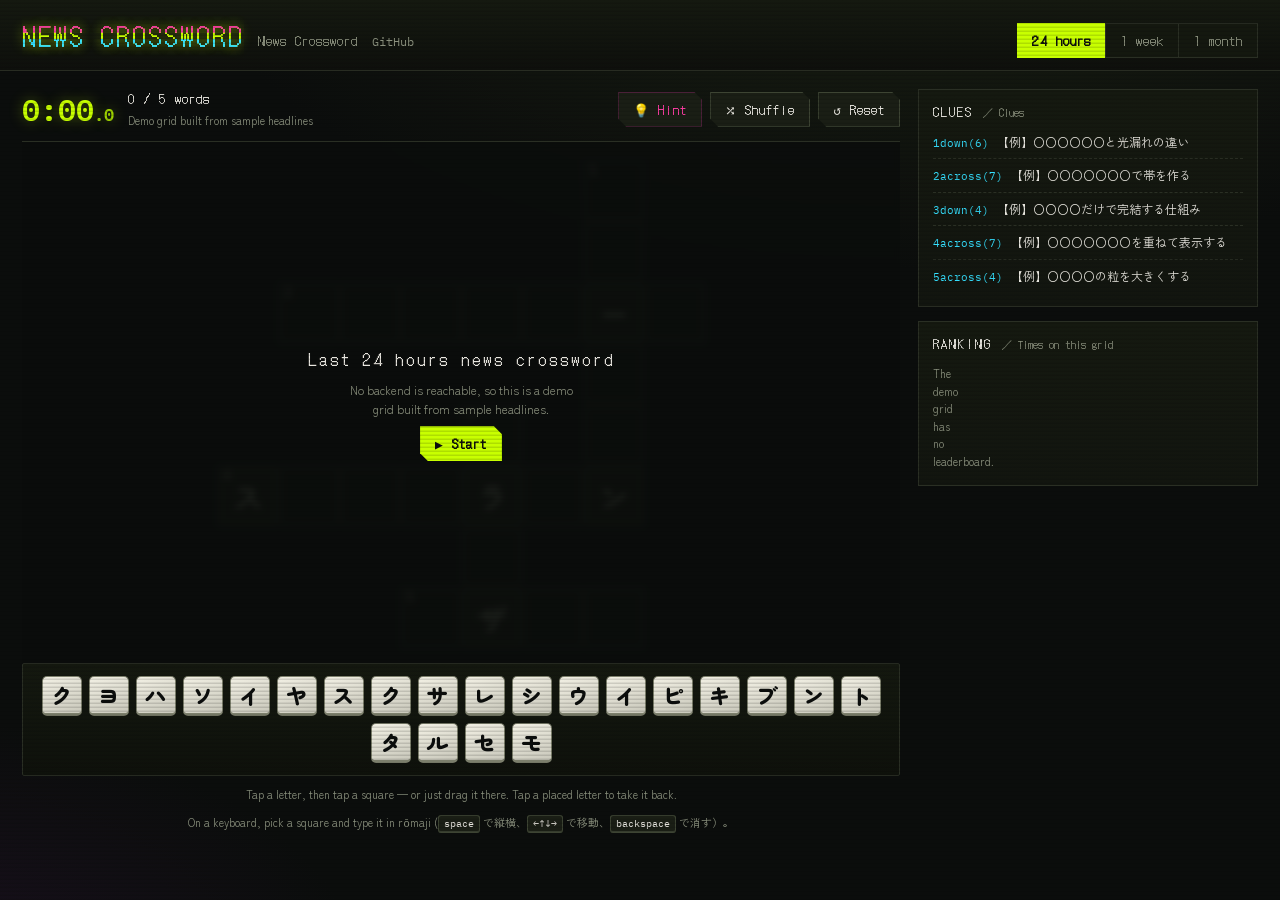
==== public/index.html @ 0c17e2e7 "feat: 時事クロスワードを単体で動くWorkerとして切り出す image_effector（NOIZ LAB）の一機能として作った時事クロスワードを、 Cloudflare Workers + " ====
<!doctype html>
<html lang="ja">
<head>
<meta charset="utf-8" />
<meta name="viewport" content="width=device-width, initial-scale=1" />
<title>時事クロスワード</title>
<meta name="description" content="直近24時間・1週間・1か月のニュースから自動生成されるクロスワード。文字タイルを置いて1分で解く。正解した語は根拠の記事と話題量まで見られます。" />
<meta property="og:title" content="時事クロスワード" />
<meta property="og:description" content="ニュースから自動生成されるクロスワードを、タイムを競って解く。正解した語は根拠の記事TOP3と話題量チャート付き。" />
<meta property="og:type" content="website" />
<meta property="og:site_name" content="時事クロスワード" />
<meta property="og:url" content="/" />
<meta property="og:image" content="/icon-512.png" />
<meta name="twitter:card" content="summary" />
<meta name="theme-color" content="#0b0d0c" />
<link rel="icon" href="data:image/svg+xml,<svg xmlns='http://www.w3.org/2000/svg' width='32' height='32' viewBox='0 0 32 32'><rect width='32' height='32' fill='%230b0d0c'/><rect x='4' y='4' width='11' height='11' fill='%23c8ff00'/><rect x='17' y='4' width='11' height='11' fill='%2335e0ff'/><rect x='4' y='17' width='11' height='11' fill='%23ff3ea5'/><rect x='17' y='17' width='11' height='11' fill='%23e8e6df'/></svg>" />
<link rel="apple-touch-icon" href="./icon-192.png" />
<link rel="preconnect" href="https://fonts.googleapis.com" />
<link rel="preconnect" href="https://fonts.gstatic.com" crossorigin />
<link href="https://fonts.googleapis.com/css2?family=DotGothic16&family=IBM+Plex+Mono:wght@400;600&family=Zen+Kaku+Gothic+New:wght@400;500;900&family=Zen+Maru+Gothic:wght@700;900&display=swap" rel="stylesheet" />
<link rel="stylesheet" href="./style.css" />
<link rel="stylesheet" href="./crossword.css" />
</head>
<body class="cw-body">
<div class="crt-overlay" aria-hidden="true"></div>

<header class="topbar">
  <a class="logo" href="./" data-text="NEWS CROSSWORD">NEWS CROSSWORD</a>
  <span class="logo-sub">時事クロスワード</span>
  <nav class="topbar-links">
    <a href="https://github.com/Pregum/news-crossword" target="_blank" rel="noopener">GitHub</a>
  </nav>
  <div class="topbar-actions">
    <div class="range-tabs" id="cw-ranges" role="tablist" aria-label="出題の期間">
      <button class="range-tab is-on" role="tab" data-range="1d" aria-selected="true">24時間</button>
      <button class="range-tab" role="tab" data-range="1w" aria-selected="false">1週間</button>
      <button class="range-tab" role="tab" data-range="1m" aria-selected="false">1か月</button>
    </div>
  </div>
</header>

<main class="cw-main">
  <section class="cw-play">
    <div class="cw-hud">
      <div class="cw-timer" id="cw-timer" role="timer" aria-label="経過タイム">0:00<small>.0</small></div>
      <div class="cw-meta">
        <span class="cw-progress" id="cw-progress">0 / 0 語</span>
        <span class="cw-corpus" id="cw-corpus"></span>
      </div>
      <div class="cw-tools">
        <button id="cw-hint" class="btn btn-alt" title="1マスだけ開ける（+5秒）">💡 ヒント</button>
        <button id="cw-shuffle" class="btn" title="手持ちの文字を並べ替える">⤮ 並べ替え</button>
        <button id="cw-reset" class="btn" title="置いた文字を戻して最初からやり直す">↺ やり直し</button>
      </div>
    </div>

    <div class="cw-board-wrap">
      <div class="cw-board" id="cw-board" aria-label="クロスワードの盤面"></div>
      <div class="cw-veil" id="cw-veil">
        <p class="cw-veil-title" id="cw-veil-title">読み込み中…</p>
        <p class="cw-veil-note" id="cw-veil-note">直近のニュースから盤面を組んでいます。</p>
        <button id="cw-start" class="btn btn-primary" hidden>▶ スタート</button>
      </div>
    </div>

    <div class="cw-rack" id="cw-rack" aria-label="手持ちの文字"></div>
    <p class="cw-howto">文字をタップして選び、置きたいマスをタップ。ドラッグでも置けます。置いた文字はもう一度タップで戻ります。</p>
    <p class="cw-howto">キーボードなら、マスを選んでローマ字で直接打てます（<kbd>space</kbd> で縦横、<kbd>←↑↓→</kbd> で移動、<kbd>backspace</kbd> で消す）。</p>
  </section>

  <section class="cw-side">
    <div class="cw-panel">
      <h2 class="section-title">CLUES <span class="jp">／ ヒント</span></h2>
      <ol class="cw-clues" id="cw-clues"></ol>
    </div>

    <div class="cw-panel cw-detail" id="cw-detail" hidden>
      <h2 class="section-title">EVIDENCE <span class="jp">／ 正解した語の裏側</span></h2>
      <div id="cw-detail-body"></div>
    </div>

    <div class="cw-panel">
      <h2 class="section-title">RANKING <span class="jp">／ この盤のタイム</span></h2>
      <ol class="cw-ranking" id="cw-ranking"></ol>
    </div>
  </section>
</main>

<div class="cw-result" id="cw-result" hidden role="dialog" aria-modal="true" aria-labelledby="cw-result-title">
  <div class="cw-result-panel">
    <h2 id="cw-result-title">全問正解！</h2>
    <p class="cw-result-time" id="cw-result-time">0:00.0</p>
    <p class="cw-result-note" id="cw-result-note"></p>
    <form class="cw-result-form" id="cw-result-form">
      <input id="cw-name" type="text" maxlength="12" placeholder="なまえ（12文字まで）" autocomplete="off" />
      <button type="submit" class="btn btn-primary">タイムを登録</button>
    </form>
    <div class="cw-result-actions">
      <button id="cw-share" class="btn">𝕏 シェア</button>
      <button id="cw-result-close" class="btn">閉じる</button>
    </div>
  </div>
</div>

<script type="module" src="./crossword.js"></script>
</body>
</html>
---- public/style.css ----
/* 土台の配色・ヘッダ・ボタン。
 * NOIZ LAB（https://github.com/Pregum/image_effector）のCRT調の見た目を、
 * このページが使う分だけ持ってきている。盤面そのものは crossword.css。 */

:root {
  --bg: #0b0d0c;
  --bg2: #10130f;
  --panel: #12150f;
  --line: #2a2f24;
  --line-hi: #3d4433;
  --ink: #e8e6df;
  --ink-dim: #8b917e;
  --acid: #c8ff00;
  --magenta: #ff3ea5;
  --cyan: #35e0ff;
  --font-dot: "DotGothic16", monospace;
  --font-mono: "IBM Plex Mono", monospace;
  --font-body: "Zen Kaku Gothic New", sans-serif;
}

* { box-sizing: border-box; margin: 0; padding: 0; }

html, body { height: 100%; }

body {
  background:
    radial-gradient(1200px 600px at 70% -10%, #1a2012 0%, transparent 60%),
    radial-gradient(900px 500px at -10% 110%, #1b1020 0%, transparent 55%),
    var(--bg);
  color: var(--ink);
  font-family: var(--font-body);
  font-size: 13px;
  line-height: 1.6;
  overflow-x: hidden;
}

.crt-overlay {
  position: fixed; inset: 0; z-index: 999; pointer-events: none;
  background: repeating-linear-gradient(
    to bottom,
    transparent 0, transparent 2px,
    rgba(0, 0, 0, 0.13) 3px, rgba(0, 0, 0, 0.13) 4px
  );
  mix-blend-mode: multiply;
}

/* ---- header ---- */
.topbar {
  display: flex; align-items: baseline; gap: 14px;
  padding: 14px 22px 12px;
  border-bottom: 1px solid var(--line);
  background: linear-gradient(to bottom, #151910, #0e100c);
  position: sticky; top: 0; z-index: 20;
}

.logo {
  font-family: var(--font-dot);
  font-size: 26px;
  font-weight: 400;
  letter-spacing: 2px;
  color: var(--acid);
  white-space: nowrap;
  position: relative;
  text-shadow: 0 0 12px rgba(200, 255, 0, 0.45);
  text-decoration: none;
  user-select: none;
}

.logo::before, .logo::after {
  content: attr(data-text);
  position: absolute; inset: 0;
  overflow: hidden;
}

.logo::before {
  color: var(--magenta);
  animation: glitch-a 3.1s infinite steps(1);
  clip-path: inset(0 0 55% 0);
}

.logo::after {
  color: var(--cyan);
  animation: glitch-b 2.7s infinite steps(1);
  clip-path: inset(60% 0 0 0);
}

@keyframes glitch-a {
  0%, 91%, 100% { transform: none; opacity: 0; }
  92% { transform: translate(-3px, 1px); opacity: 0.9; }
  94% { transform: translate(2px, -1px); opacity: 0.9; }
  96% { transform: none; opacity: 0; }
}

@keyframes glitch-b {
  0%, 87%, 100% { transform: none; opacity: 0; }
  88% { transform: translate(3px, 0); opacity: 0.9; }
  90% { transform: translate(-2px, 1px); opacity: 0.9; }
  93% { transform: none; opacity: 0; }
}

.logo-sub {
  font-family: var(--font-dot);
  color: var(--ink-dim);
  font-size: 13px;
  letter-spacing: 1px;
}

.topbar-links { display: flex; gap: 12px; align-items: baseline; }
.topbar-links a {
  font-family: var(--font-mono);
  font-size: 11.5px;
  color: var(--ink-dim);
  text-decoration: none;
  border-bottom: 1px solid transparent;
  white-space: nowrap;
}

.topbar-links a:hover { color: var(--acid); border-bottom-color: var(--acid); }

.topbar-actions { margin-left: auto; display: flex; gap: 8px; flex-wrap: wrap; justify-content: flex-end; }

/* ---- buttons ---- */
.btn {
  font-family: var(--font-dot);
  font-size: 13px;
  letter-spacing: 1px;
  color: var(--ink);
  background: #1a1e15;
  border: 1px solid var(--line-hi);
  padding: 7px 14px;
  cursor: pointer;
  white-space: nowrap;
  clip-path: polygon(0 0, calc(100% - 8px) 0, 100% 8px, 100% 100%, 8px 100%, 0 calc(100% - 8px));
  transition: background 0.12s, color 0.12s, box-shadow 0.12s;
}

.btn:hover { background: #242a1b; box-shadow: 0 0 10px rgba(200, 255, 0, 0.15); }
.btn:active { transform: translateY(1px); }
.btn-primary { background: var(--acid); color: #0b0d0c; border-color: var(--acid); font-weight: 600; }
.btn-primary:hover { background: #d9ff3d; box-shadow: 0 0 16px rgba(200, 255, 0, 0.4); }
.btn-primary:disabled { opacity: 0.5; cursor: wait; }
.btn-alt { color: var(--magenta); border-color: #4a2038; }
.btn-alt:hover { background: #251320; box-shadow: 0 0 10px rgba(255, 62, 165, 0.25); }

/* ---- section heading ---- */
.section-title {
  font-family: var(--font-dot);
  font-size: 13px;
  font-weight: 400;
  letter-spacing: 2px;
  color: var(--ink);
  margin-bottom: 10px;
}

.section-title .jp { color: var(--ink-dim); font-size: 11px; letter-spacing: 0; }

/* ---- 狭い画面 ---- */
@media (max-width: 860px) {
  .topbar { flex-wrap: wrap; padding: 10px 12px; gap: 8px; }
  .logo { font-size: 20px; }
  .logo-sub { display: none; }
  .topbar-actions { width: 100%; margin-left: 0; gap: 6px; }
}

/* ---- 指で触る端末 ---- */
@media (pointer: coarse) {
  .btn { min-height: 44px; padding-top: 10px; padding-bottom: 10px; }
  /* リンクは文字だけだと指で狙えないので、上下に余白を持たせる */
  .topbar-links { align-items: center; }
  .topbar-links a { padding: 12px 4px; }
}
---- public/crossword.css ----
/* 時事クロスワードの盤面・ラック・ヒント・ランキング。土台の配色・ボタン・ヘッダは style.css */

.cw-body {
  min-height: 100%;
  display: flex;
  flex-direction: column;
}

.range-tabs { display: flex; gap: 0; }
.range-tab {
  font-family: var(--font-dot);
  font-size: 13px;
  letter-spacing: 1px;
  color: var(--ink-dim);
  background: #14180f;
  border: 1px solid var(--line);
  border-right: none;
  padding: 7px 14px;
  cursor: pointer;
}
.range-tab:last-child { border-right: 1px solid var(--line); }
.range-tab:hover { color: var(--ink); background: #1d2216; }
.range-tab.is-on {
  color: #0b0d0c;
  background: var(--acid);
  border-color: var(--acid);
  font-weight: 600;
}

.cw-main {
  flex: 1;
  display: grid;
  grid-template-columns: minmax(0, 1fr) 340px;
  gap: 18px;
  padding: 18px 22px 28px;
  align-items: start;
}

/* ---- 盤面まわり ---- */
.cw-play { min-width: 0; }

.cw-hud {
  display: flex;
  align-items: center;
  gap: 14px;
  flex-wrap: wrap;
  padding-bottom: 12px;
  border-bottom: 1px solid var(--line);
}
.cw-timer {
  font-family: var(--font-mono);
  font-size: 30px;
  font-weight: 600;
  line-height: 1;
  color: var(--acid);
  font-variant-numeric: tabular-nums;
  text-shadow: 0 0 14px rgba(200, 255, 0, 0.35);
}
.cw-timer small { font-size: 17px; color: #9fd400; }
.cw-timer.is-penalty { color: var(--magenta); text-shadow: 0 0 14px rgba(255, 62, 165, 0.4); }
.cw-meta { display: flex; flex-direction: column; gap: 2px; }
.cw-progress { font-family: var(--font-dot); font-size: 13px; letter-spacing: 1px; }
.cw-corpus { font-size: 11px; color: var(--ink-dim); }
.cw-tools { margin-left: auto; display: flex; gap: 8px; flex-wrap: wrap; }

.cw-board-wrap {
  position: relative;
  display: flex;
  justify-content: center;
  padding: 20px 0 16px;
}

.cw-board {
  display: grid;
  gap: 3px;
  /* マスの大きさは盤の広さと画面幅から決める（JSが --cw-cols を入れる） */
  --cell: clamp(30px, min(9vw, calc((100vw - 420px) / var(--cw-cols, 9) - 6px)), 58px);
}

.cw-cell {
  width: var(--cell);
  height: var(--cell);
  position: relative;
  border: 1px solid var(--line-hi);
  background: #0d100a;
  color: var(--ink);
  font-family: "Zen Maru Gothic", var(--font-body);
  font-weight: 700;
  font-size: calc(var(--cell) * 0.52);
  line-height: 1;
  display: flex;
  align-items: center;
  justify-content: center;
  padding: 0;
  cursor: pointer;
  transition: background 0.12s, box-shadow 0.12s, border-color 0.12s;
}
.cw-cell.is-void { border: none; background: transparent; cursor: default; }
.cw-cell.is-empty:hover { background: #1b2113; border-color: var(--acid); }
.cw-cell.is-inword { background: #161b11; }
.cw-cell.is-cursor {
  box-shadow: inset 0 0 0 2px var(--cyan);
  border-color: var(--cyan);
}
.cw-cell.is-given { background: #171b10; color: var(--ink-dim); cursor: default; }
.cw-cell.is-filled { background: #1e2417; color: var(--ink); }
.cw-cell.is-solved {
  background: linear-gradient(160deg, #26320c, #131a08);
  border-color: var(--acid);
  color: var(--acid);
  cursor: pointer;
  box-shadow: 0 0 12px rgba(200, 255, 0, 0.18);
}
.cw-cell.is-hinted { color: var(--cyan); }
.cw-cell .cw-num {
  position: absolute;
  top: 1px;
  left: 3px;
  font-family: var(--font-mono);
  font-size: calc(var(--cell) * 0.24);
  font-weight: 400;
  color: var(--ink-dim);
}
.cw-cell.is-solved .cw-num { color: #7a9600; }

@keyframes cw-shake {
  0%, 100% { transform: translateX(0); }
  25% { transform: translateX(-4px); }
  75% { transform: translateX(4px); }
}
.cw-cell.is-wrong { animation: cw-shake 0.18s 2; border-color: var(--magenta); }

@keyframes cw-pop {
  0% { transform: scale(1); }
  45% { transform: scale(1.18); }
  100% { transform: scale(1); }
}
.cw-cell.is-pop { animation: cw-pop 0.28s ease-out; }

/* 開始前・読み込み中に盤を覆う */
.cw-veil {
  position: absolute;
  inset: 0;
  display: flex;
  flex-direction: column;
  align-items: center;
  justify-content: center;
  gap: 8px;
  text-align: center;
  background: rgba(11, 13, 12, 0.86);
  backdrop-filter: blur(3px);
  z-index: 5;
}
.cw-veil[hidden] { display: none; }
.cw-veil-title { font-family: var(--font-dot); font-size: 17px; letter-spacing: 2px; }
.cw-veil-note { font-size: 12px; color: var(--ink-dim); max-width: 32ch; }

/* ---- 手持ちの文字（もじぴったん風のラック） ---- */
.cw-rack {
  display: flex;
  flex-wrap: wrap;
  gap: 7px;
  justify-content: center;
  padding: 12px;
  border: 1px solid var(--line);
  border-radius: 2px;
  background: linear-gradient(to bottom, #14180f, #0e110b);
  min-height: 62px;
}
.cw-tile {
  width: 40px;
  height: 40px;
  font-family: "Zen Maru Gothic", var(--font-body);
  font-weight: 900;
  font-size: 21px;
  color: #0b0d0c;
  background: linear-gradient(160deg, #f2f0e4, #c9c8bb);
  border: 1px solid #7c7f6c;
  border-bottom-width: 3px;
  border-radius: 5px;
  cursor: grab;
  touch-action: none;
  transition: transform 0.1s, box-shadow 0.1s, filter 0.1s;
}
.cw-tile:hover { transform: translateY(-2px); box-shadow: 0 3px 10px rgba(0, 0, 0, 0.5); }
.cw-tile.is-picked {
  background: linear-gradient(160deg, var(--acid), #9fd400);
  border-color: var(--acid);
  transform: translateY(-4px);
  box-shadow: 0 0 16px rgba(200, 255, 0, 0.45);
}
.cw-tile.is-used { visibility: hidden; }
/* 打った字が手持ちに無いとき、ラックを一瞬だけ光らせて知らせる */
@keyframes cw-short {
  0%, 100% { border-color: var(--line); }
  50% { border-color: var(--magenta); }
}
.cw-rack.is-short { animation: cw-short 0.4s; }
.cw-tile.cw-ghost {
  position: fixed;
  z-index: 900;
  pointer-events: none;
  opacity: 0.92;
  transform: translate(-50%, -50%) scale(1.1);
}
.cw-howto { margin-top: 10px; font-size: 11px; color: var(--ink-dim); text-align: center; }
.cw-howto kbd {
  padding: 1px 5px;
  border: 1px solid var(--line-hi);
  border-bottom-width: 2px;
  border-radius: 3px;
  background: #1a1e15;
  color: var(--ink);
  font-family: var(--font-mono);
  font-size: 10px;
}

/* ---- 右側のパネル ---- */
.cw-side { display: flex; flex-direction: column; gap: 14px; min-width: 0; }
.cw-panel {
  border: 1px solid var(--line);
  background: linear-gradient(to bottom, #151910, var(--panel));
  padding: 12px 14px 14px;
}
.cw-panel[hidden] { display: none; }

.cw-clues { list-style: none; display: flex; flex-direction: column; gap: 7px; }
.cw-clue {
  display: grid;
  grid-template-columns: auto 1fr;
  gap: 8px;
  align-items: baseline;
  font-size: 12px;
  line-height: 1.5;
  padding-bottom: 7px;
  border-bottom: 1px dashed var(--line);
  cursor: pointer;
}
.cw-clue:last-child { border-bottom: none; }
.cw-clue-no {
  font-family: var(--font-mono);
  font-size: 11px;
  color: var(--cyan);
  white-space: nowrap;
}
.cw-clue.is-solved .cw-clue-text { color: var(--ink-dim); text-decoration: line-through; }
.cw-clue.is-solved .cw-clue-no { color: var(--acid); }
.cw-clue-ai {
  display: inline-block;
  margin-left: 6px;
  padding: 0 5px;
  font-family: var(--font-mono);
  font-size: 9px;
  color: var(--magenta);
  border: 1px solid #4a2038;
}

/* ---- 正解した語の詳細 ---- */
.cw-detail-word {
  font-family: "Zen Maru Gothic", var(--font-body);
  font-weight: 900;
  font-size: 22px;
  color: var(--acid);
  letter-spacing: 2px;
}
.cw-detail-sub { font-size: 11px; color: var(--ink-dim); margin-bottom: 8px; }
.cw-detail-summary { font-size: 12px; line-height: 1.7; margin-bottom: 12px; }
.cw-detail h3 {
  font-family: var(--font-dot);
  font-size: 11px;
  font-weight: 400;
  letter-spacing: 1px;
  color: var(--ink-dim);
  margin: 12px 0 6px;
}
.cw-evidence { list-style: none; display: flex; flex-direction: column; gap: 8px; }
.cw-evidence li { display: grid; grid-template-columns: auto 1fr; gap: 8px; font-size: 12px; }
.cw-evidence .cw-ev-rank {
  font-family: var(--font-mono);
  font-size: 11px;
  color: var(--magenta);
}
.cw-evidence a { color: var(--ink); text-decoration: none; border-bottom: 1px solid var(--line-hi); }
.cw-evidence a:hover { color: var(--cyan); border-bottom-color: var(--cyan); }
.cw-ev-meta { display: block; margin-top: 2px; font-size: 10px; color: var(--ink-dim); }

.cw-chart { width: 100%; height: auto; display: block; }
.cw-chart .cw-bar { fill: var(--cyan); }
.cw-chart .cw-bar-peak { fill: var(--magenta); }
.cw-chart .cw-axis { stroke: var(--line-hi); stroke-width: 1; }
.cw-chart text { font-family: var(--font-mono); font-size: 7px; fill: var(--ink-dim); }
.cw-chart-note { font-size: 10px; color: var(--ink-dim); margin-top: 4px; }

/* ---- ランキング ---- */
.cw-ranking { list-style: none; display: flex; flex-direction: column; gap: 5px; font-size: 12px; }
.cw-ranking li { display: grid; grid-template-columns: 26px 1fr auto; gap: 8px; align-items: baseline; }
.cw-ranking .cw-rank-no { font-family: var(--font-mono); color: var(--ink-dim); }
.cw-ranking li:nth-child(1) .cw-rank-no { color: var(--acid); }
.cw-ranking li:nth-child(2) .cw-rank-no { color: var(--cyan); }
.cw-ranking li:nth-child(3) .cw-rank-no { color: var(--magenta); }
.cw-ranking .cw-rank-name { overflow: hidden; text-overflow: ellipsis; white-space: nowrap; }
.cw-ranking .cw-rank-ms { font-family: var(--font-mono); font-variant-numeric: tabular-nums; }
.cw-ranking li.is-me { background: #1d2216; outline: 1px solid var(--acid); }
.cw-empty { font-size: 11px; color: var(--ink-dim); }

/* ---- クリア画面 ---- */
.cw-result {
  position: fixed;
  inset: 0;
  z-index: 500;
  display: flex;
  align-items: center;
  justify-content: center;
  padding: 20px;
  background: rgba(8, 10, 8, 0.82);
  backdrop-filter: blur(4px);
}
.cw-result[hidden] { display: none; }
.cw-result-panel {
  width: min(420px, 100%);
  padding: 22px;
  text-align: center;
  border: 1px solid var(--acid);
  background: linear-gradient(to bottom, #1a2010, #0e110b);
  box-shadow: 0 0 40px rgba(200, 255, 0, 0.15);
}
.cw-result-panel h2 {
  font-family: var(--font-dot);
  font-size: 19px;
  letter-spacing: 3px;
  color: var(--acid);
}
.cw-result-time {
  font-family: var(--font-mono);
  font-size: 44px;
  font-weight: 600;
  font-variant-numeric: tabular-nums;
  margin: 6px 0 2px;
}
.cw-result-note { font-size: 12px; color: var(--ink-dim); margin-bottom: 14px; }
.cw-result-form { display: flex; gap: 6px; margin-bottom: 10px; }
.cw-result-form input {
  flex: 1;
  min-width: 0;
  background: #0c0e09;
  border: 1px solid var(--line-hi);
  color: var(--ink);
  font-family: var(--font-body);
  font-size: 13px;
  padding: 7px 10px;
  outline: none;
}
.cw-result-form input:focus { border-color: var(--acid); }
.cw-result-actions { display: flex; gap: 8px; justify-content: center; }

/* ---- 狭い画面 ---- */
@media (max-width: 900px) {
  .cw-main { grid-template-columns: 1fr; padding: 14px 12px 24px; }
  .cw-board { --cell: clamp(26px, calc((100vw - 40px) / var(--cw-cols, 9) - 5px), 46px); }
  .cw-hud { gap: 10px; }
  .cw-timer { font-size: 25px; }
  .cw-tools { width: 100%; margin-left: 0; justify-content: space-between; }
  .cw-tile { width: 36px; height: 36px; font-size: 19px; }
  /* 手持ちの文字は指の届く下端に固定して、盤とラックを行き来しやすくする */
  .cw-rack {
    position: sticky;
    bottom: 0;
    z-index: 30;
    margin: 0 -12px;
    border-left: none;
    border-right: none;
  }
}

@media (prefers-reduced-motion: reduce) {
  .cw-cell, .cw-tile { transition: none; }
  .cw-cell.is-wrong, .cw-cell.is-pop { animation: none; }
}
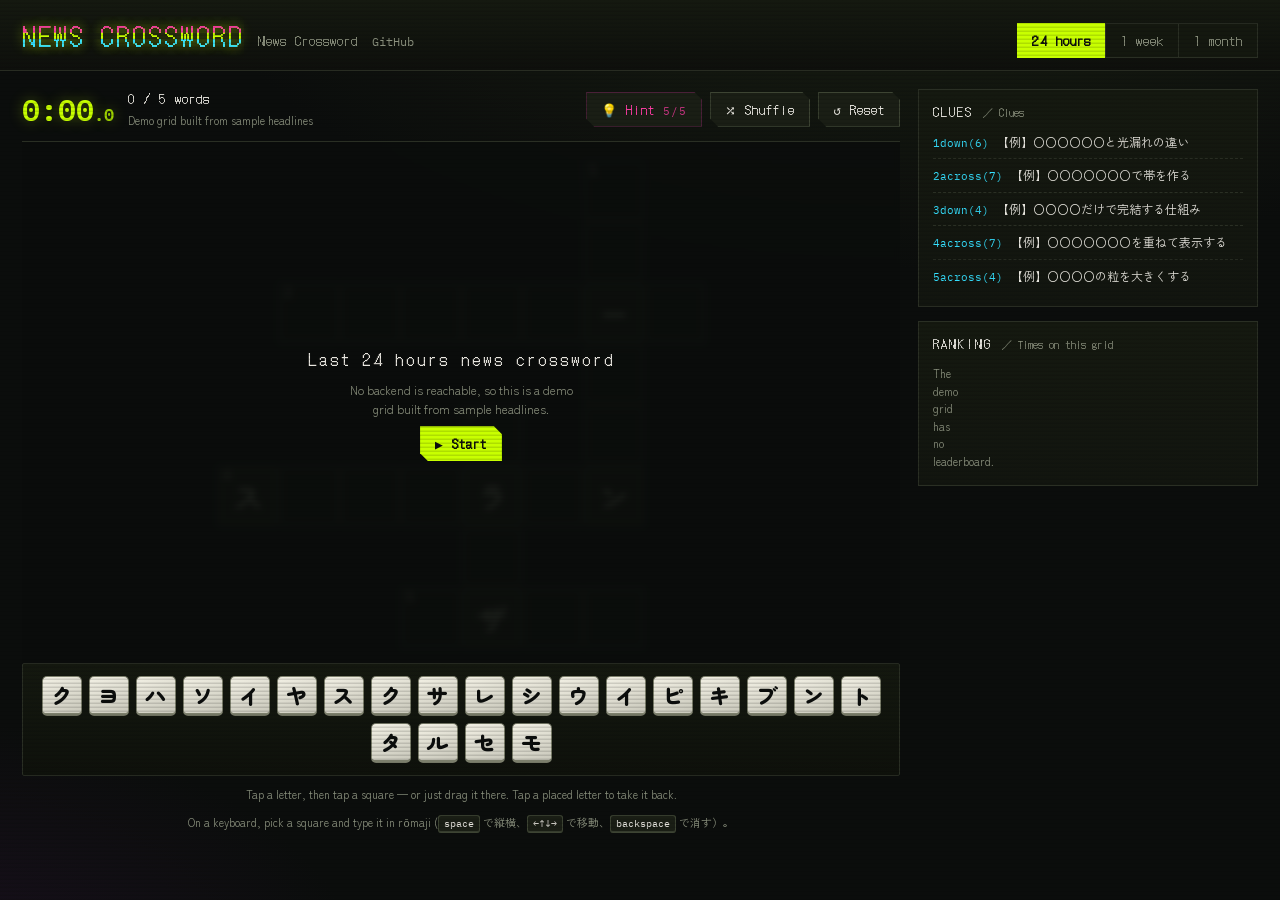
==== commit f0fb32e5: "feat: ヒントを1盤に5回までにする ボタンに残り回数（5/5）を出し、使い切ったら押せなくする。 ペナルティは従来どおり1回 +5秒。使い切ったあとの広告などは入れない（まずは時間だけで競う）。" ====
--- a/public/index.html
+++ b/public/index.html
@@ -48,7 +48,7 @@
         <span class="cw-corpus" id="cw-corpus"></span>
       </div>
       <div class="cw-tools">
-        <button id="cw-hint" class="btn btn-alt" title="1マスだけ開ける（+5秒）">💡 ヒント</button>
+        <button id="cw-hint" class="btn btn-alt" title="1マスだけ開ける（+5秒・1盤に5回まで）">💡 ヒント <span class="cw-hint-left" id="cw-hint-left">5/5</span></button>
         <button id="cw-shuffle" class="btn" title="手持ちの文字を並べ替える">⤮ 並べ替え</button>
         <button id="cw-reset" class="btn" title="置いた文字を戻して最初からやり直す">↺ やり直し</button>
       </div>
--- a/public/style.css
+++ b/public/style.css
@@ -141,6 +141,8 @@
 .btn-primary:disabled { opacity: 0.5; cursor: wait; }
 .btn-alt { color: var(--magenta); border-color: #4a2038; }
 .btn-alt:hover { background: #251320; box-shadow: 0 0 10px rgba(255, 62, 165, 0.25); }
+/* 使い切ったヒントなど。ホバーしても反応しない */
+.btn:disabled, .btn:disabled:hover { opacity: 0.4; cursor: not-allowed; background: #1a1e15; box-shadow: none; }
 
 /* ---- section heading ---- */
 .section-title {
--- a/public/crossword.css
+++ b/public/crossword.css
@@ -62,6 +62,7 @@
 .cw-progress { font-family: var(--font-dot); font-size: 13px; letter-spacing: 1px; }
 .cw-corpus { font-size: 11px; color: var(--ink-dim); }
 .cw-tools { margin-left: auto; display: flex; gap: 8px; flex-wrap: wrap; }
+.cw-hint-left { font-family: var(--font-mono); font-size: 11px; opacity: 0.8; }
 
 .cw-board-wrap {
   position: relative;
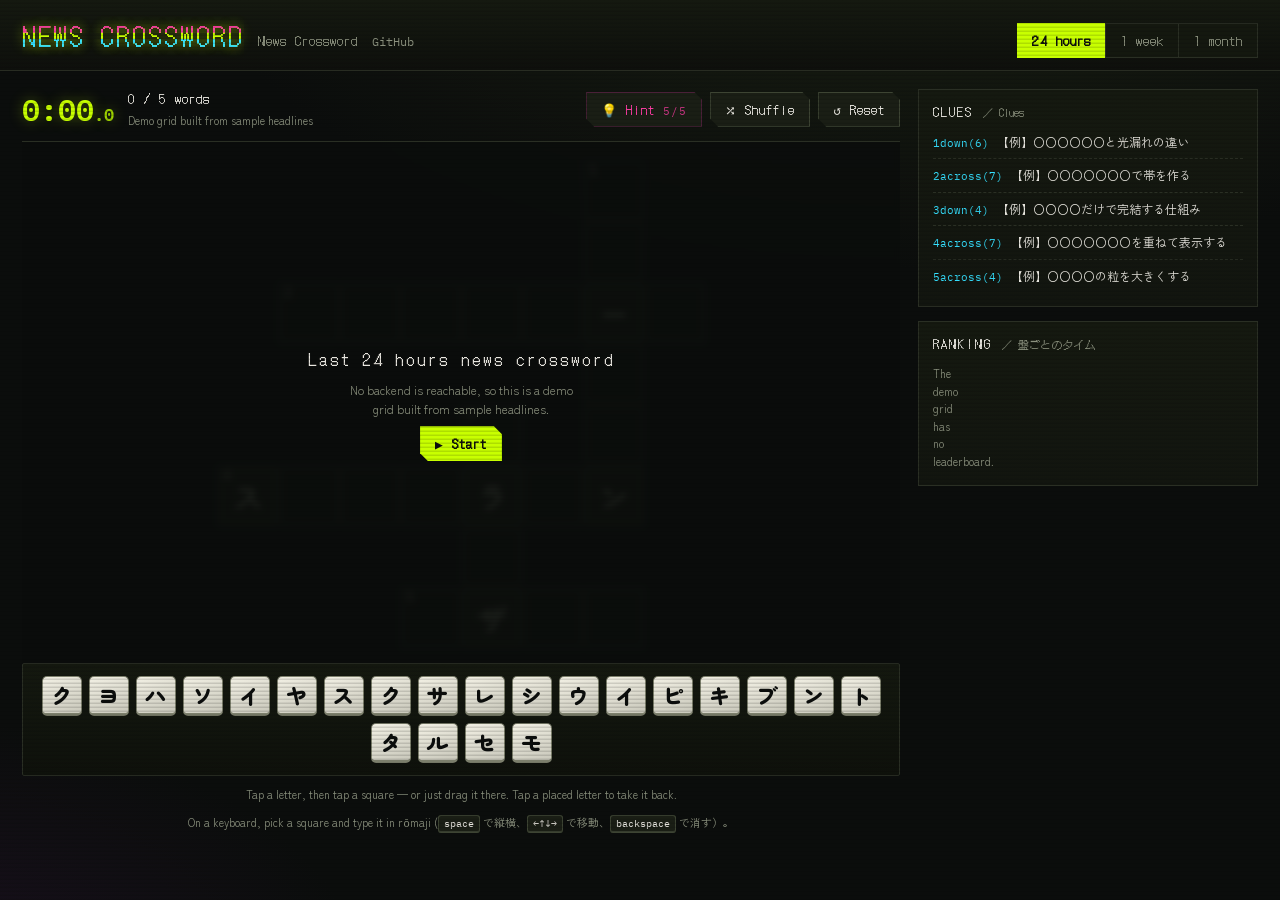
==== commit 5b589c90: "feat: ランキングを1週間前の盤まで遡れるようにする 同じ期間タブの過去7日の盤を /api/news/boards で返し、 RANKING欄のプルダウンから盤を選んでタイムを見られるようにする" ====
--- a/public/index.html
+++ b/public/index.html
@@ -80,7 +80,8 @@
     </div>
 
     <div class="cw-panel">
-      <h2 class="section-title">RANKING <span class="jp">／ この盤のタイム</span></h2>
+      <h2 class="section-title">RANKING <span class="jp">／ 盤ごとのタイム</span></h2>
+      <select class="cw-board-pick" id="cw-board-pick" aria-label="ランキングを見る盤（1週間前まで）" hidden></select>
       <ol class="cw-ranking" id="cw-ranking"></ol>
     </div>
   </section>
--- a/public/crossword.css
+++ b/public/crossword.css
@@ -303,6 +303,18 @@
 .cw-ranking .cw-rank-ms { font-family: var(--font-mono); font-variant-numeric: tabular-nums; }
 .cw-ranking li.is-me { background: #1d2216; outline: 1px solid var(--acid); }
 .cw-empty { font-size: 11px; color: var(--ink-dim); }
+.cw-board-pick {
+  width: 100%;
+  margin-bottom: 10px;
+  background: #0c0e09;
+  border: 1px solid var(--line-hi);
+  color: var(--ink);
+  font-family: var(--font-mono);
+  font-size: 12px;
+  padding: 6px 8px;
+}
+.cw-board-pick:focus { border-color: var(--acid); outline: none; }
+.cw-board-pick[hidden] { display: none; }
 
 /* ---- クリア画面 ---- */
 .cw-result {
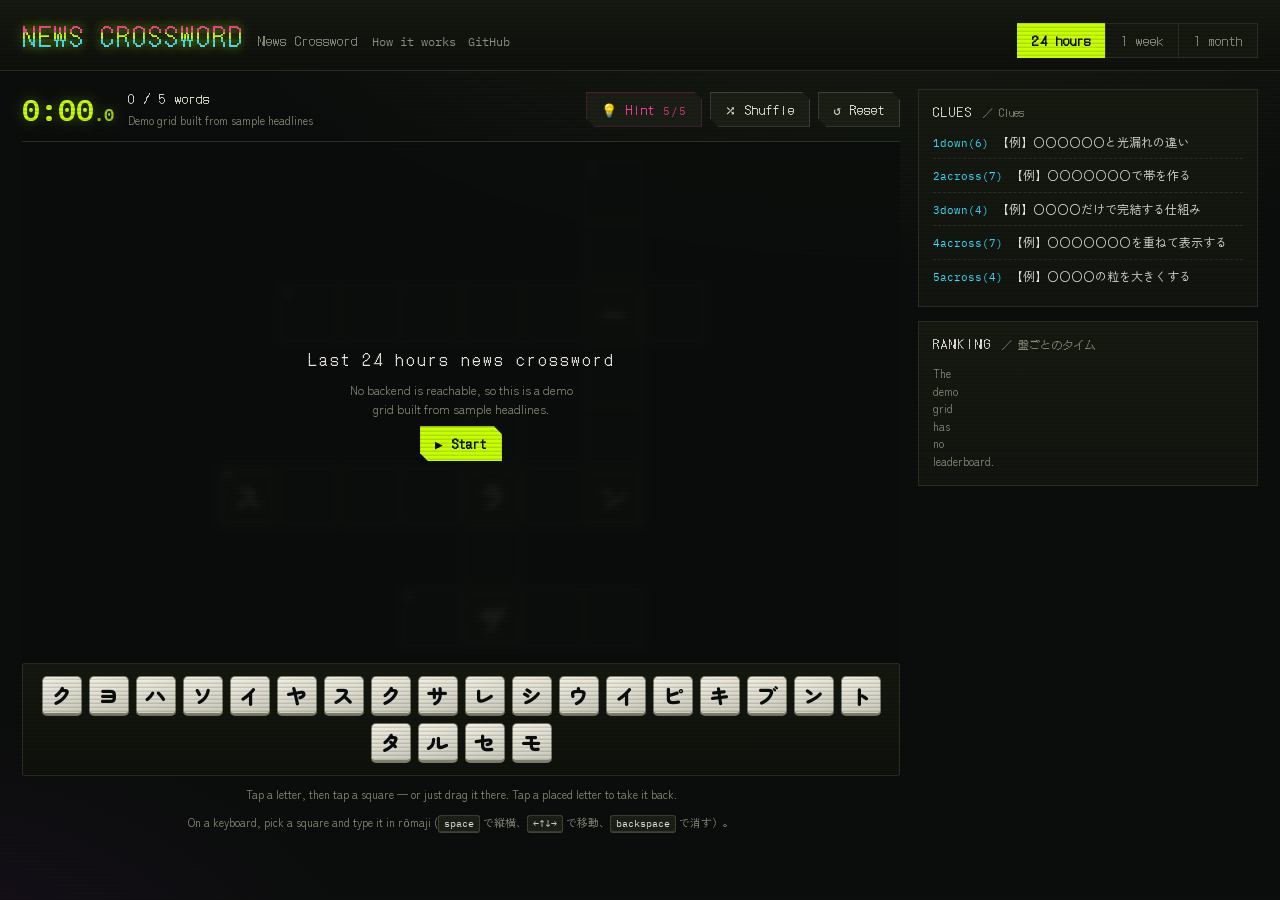
==== commit 6e5472f1: "feat: 出題のしくみ（集め方・除外フィルタ・語の選び方）を説明するページを足す 語の一覧は crossword-core.js から読み込んで表示し、判定と説明がずれないようにする。  Co-Au" ====
--- a/public/index.html
+++ b/public/index.html
@@ -28,6 +28,7 @@
   <a class="logo" href="./" data-text="NEWS CROSSWORD">NEWS CROSSWORD</a>
   <span class="logo-sub">時事クロスワード</span>
   <nav class="topbar-links">
+    <a href="./about.html">しくみ</a>
     <a href="https://github.com/Pregum/news-crossword" target="_blank" rel="noopener">GitHub</a>
   </nav>
   <div class="topbar-actions">
